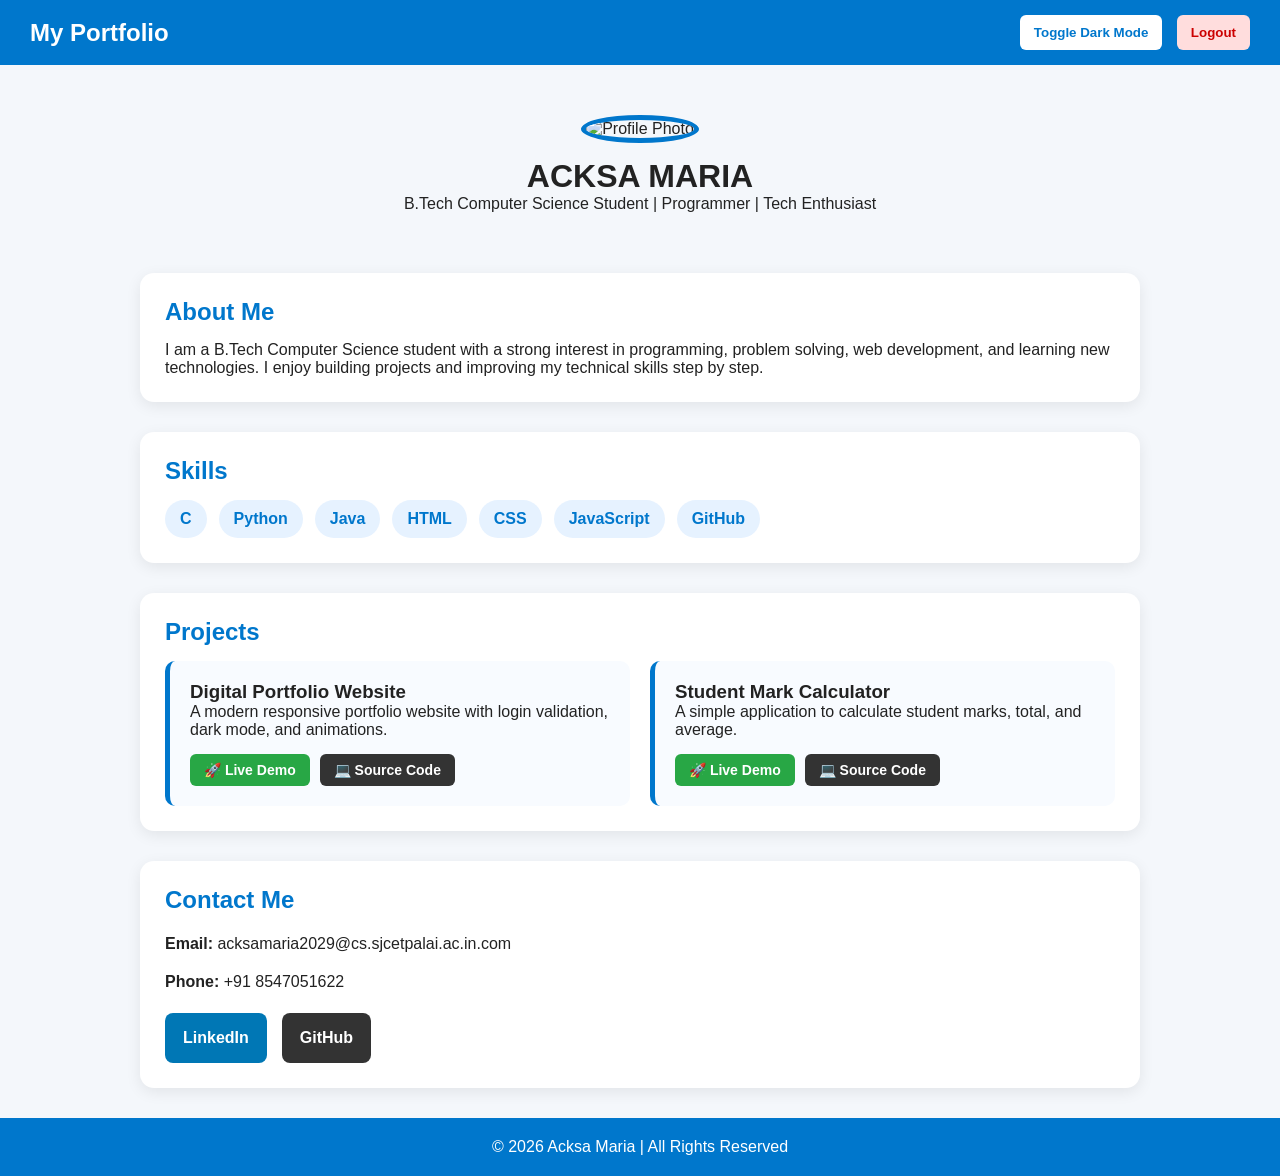
==== portfolio.html @ 445ba949 "Add files via upload" ====
<!DOCTYPE html>
<html lang="en">
<head>
<!-- Google tag (gtag.js) -->
<script async src="https://www.googletagmanager.com/gtag/js?id=G-RKWTSE4NDS"></script>
<script>
  window.dataLayer = window.dataLayer || [];
  function gtag(){dataLayer.push(arguments);}
  gtag('js', new Date());

  gtag('config', 'G-RKWTSE4NDS');
</script>
    <meta charset="UTF-8">
    <meta name="viewport" content="width=device-width, initial-scale=1.0">
    <title>My Digital Portfolio</title>
    <link rel="stylesheet" href="style.css">
</head>
<body>

    <nav class="navbar">
        <h2>My Portfolio</h2>
        <div>
            <button class="nav-btn" onclick="toggleDarkMode()">Toggle Dark Mode</button>
            <button class="nav-btn logout-btn" onclick="logout()">Logout</button>
        </div>
    </nav>

    <header class="hero reveal">
        <img src="profile.jpg" alt="Profile Photo" class="profile-img">
        <h1>ACKSA MARIA</h1>
        <p>B.Tech Computer Science Student | Programmer | Tech Enthusiast</p>
    </header>

    <section class="about reveal">
        <h2>About Me</h2>
        <p>
            I am a B.Tech Computer Science student with a strong interest in programming,
            problem solving, web development, and learning new technologies.
            I enjoy building projects and improving my technical skills step by step.
        </p>
    </section>

    <section class="skills reveal">
        <h2>Skills</h2>
        <div class="skill-list">
            <span>C</span>
            <span>Python</span>
            <span>Java</span>
            <span>HTML</span>
            <span>CSS</span>
            <span>JavaScript</span>
            <span>GitHub</span>
        </div>
    </section>

    <section class="projects reveal">
        <h2>Projects</h2>
        <div class="project-container">

            <div class="project-card">
                <h3>Digital Portfolio Website</h3>
                <p>
                    A modern responsive portfolio website with login validation, dark mode, and animations.
                </p>

                <div class="project-links">
                    <a href="https://Acksa713.github.io/digital-portfolio/portfolio.html" target="_blank" class="btn demo-btn">
                        🚀 Live Demo
                    </a>

                    <a href="https://github.com/Acksa713/digital-portfolio" target="_blank" class="btn code-btn">
                        💻 Source Code
                    </a>
                </div>
            </div>

            <div class="project-card">
                <h3>Student Mark Calculator</h3>
                <p>
                    A simple application to calculate student marks, total, and average.
                </p>

                <div class="project-links">
                    <a href="https://Acksa713.github.io/Student_Mark_Calculator/" target="_blank" class="btn demo-btn">
                        🚀 Live Demo
                    </a>

                    <a href="https://Acksa713/Student_Mark_Calculator" target="_blank" class="btn code-btn">
                        💻 Source Code
                    </a>
                </div>
            </div>
                 
    </section>

    <section class="contact reveal">
        <h2>Contact Me</h2>

        <div class="contact-box">
            <p><strong>Email:</strong> acksamaria2029@cs.sjcetpalai.ac.in.com</p>
            <p><strong>Phone:</strong> +91 8547051622</p>

            <div class="social-links">
                <a href="https://www.linkedin.com/in/acksa-maria-24732438b/" target="_blank" class="social-btn linkedin">
                    LinkedIn
                </a>

                <a href="https://github.com/Acksa713" target="_blank" class="social-btn github">
                    GitHub
                </a>
            </div>
        </div>
    </section>

<footer class="footer">
    <p>© 2026 Acksa Maria | All Rights Reserved</p>
</footer>
    <script src="script.js"></script>
</body>
</html>
---- style.css ----
* {
    margin: 0;
    padding: 0;
    box-sizing: border-box;
}

body {
    font-family: Arial, sans-serif;
    background: #f4f7fb;
    color: #222;
    transition: 0.3s;
}

/* Login Page */
.login-body {
    background: linear-gradient(135deg, #4facfe, #00c6ff);
    min-height: 100vh;
}

.login-container {
    display: flex;
    justify-content: center;
    align-items: center;
    min-height: 100vh;
    padding: 20px;
}

.login-box {
    background: white;
    padding: 35px;
    width: 360px;
    border-radius: 15px;
    box-shadow: 0 8px 25px rgba(0,0,0,0.2);
    text-align: center;
    animation: fadeIn 1s ease;
}

.login-box h1 {
    margin-bottom: 10px;
    color: #0077cc;
}

.login-box p {
    margin-bottom: 20px;
    color: #555;
}

.login-box input {
    width: 100%;
    padding: 12px;
    margin: 10px 0;
    border: 1px solid #bbb;
    border-radius: 8px;
    font-size: 15px;
}

.login-box button {
    width: 100%;
    padding: 12px;
    background: #0077cc;
    color: white;
    border: none;
    border-radius: 8px;
    font-size: 16px;
    cursor: pointer;
    margin-top: 10px;
}

.login-box button:hover {
    background: #005fa3;
}

#error-msg {
    color: red;
    font-size: 14px;
    margin-top: 8px;
}

/* Navbar */
.navbar {
    background: #0077cc;
    color: white;
    padding: 15px 30px;
    display: flex;
    justify-content: space-between;
    align-items: center;
}

.nav-btn {
    padding: 10px 14px;
    border: none;
    background: white;
    color: #0077cc;
    border-radius: 6px;
    cursor: pointer;
    margin-left: 10px;
    font-weight: bold;
}

.nav-btn:hover {
    background: #e6f2ff;
}

.logout-btn {
    background: #ffdddd;
    color: #cc0000;
}

/* Hero */
.hero {
    text-align: center;
    padding: 50px 20px 30px;
}

.profile-img {
    width: 140px;
    height: 140px;
    border-radius: 50%;
    border: 5px solid #0077cc;
    object-fit: cover;
    margin-bottom: 15px;
}

/* Sections */
section {
    max-width: 1000px;
    margin: 30px auto;
    background: white;
    padding: 25px;
    border-radius: 14px;
    box-shadow: 0 4px 15px rgba(0,0,0,0.08);
}

section h2 {
    margin-bottom: 15px;
    color: #0077cc;
}

/* Skills */
.skill-list {
    display: flex;
    flex-wrap: wrap;
    gap: 12px;
}

.skill-list span {
    background: #e6f2ff;
    color: #0077cc;
    padding: 10px 15px;
    border-radius: 20px;
    font-weight: bold;
}

/* Projects */
.project-container {
    display: flex;
    flex-wrap: wrap;
    gap: 20px;
}

.project-card {
    flex: 1 1 250px;
    background: #f8fbff;
    padding: 20px;
    border-left: 5px solid #0077cc;
    border-radius: 10px;
    transition: transform 0.3s;
}

.project-card:hover {
    transform: translateY(-5px);
}

.project-links {
    margin-top: 15px;
    display: flex;
    gap: 10px;
    flex-wrap: wrap;
}

.btn {
    padding: 8px 14px;
    border-radius: 6px;
    text-decoration: none;
    color: white;
    font-size: 14px;
    font-weight: bold;
    transition: 0.3s;
}

.demo-btn {
    background: #28a745;
}

.demo-btn:hover {
    background: #1e7e34;
}

.code-btn {
    background: #333;
}

.code-btn:hover {
    background: #000;
}

/* Contact Section */
.contact-box {
    margin-top: 10px;
    line-height: 1.9;
}

.contact-box p {
    font-size: 16px;
    margin-bottom: 8px;
}

.social-links {
    margin-top: 15px;
    display: flex;
    gap: 15px;
    flex-wrap: wrap;
}

.social-btn {
    padding: 10px 18px;
    border-radius: 8px;
    text-decoration: none;
    color: white;
    font-weight: bold;
    transition: 0.3s;
}

.linkedin {
    background: #0077b5;
}

.linkedin:hover {
    background: #005582;
}

.github {
    background: #333;
}

.github:hover {
    background: #000;
}

/* Footer */
.footer {
    text-align: center;
    padding: 20px;
    background: #0077cc;
    color: white;
    margin-top: 30px;
}

/* Dark Mode */
.dark-mode {
    background: #121212;
    color: white;
}

.dark-mode section {
    background: #1e1e1e;
    color: white;
}

.dark-mode .project-card {
    background: #2a2a2a;
}

.dark-mode .skill-list span {
    background: #333;
    color: #fff;
}

.dark-mode .navbar,
.dark-mode .footer {
    background: #1a1a1a;
}

/* Animation */
.reveal {
    opacity: 0;
    transform: translateY(40px);
    animation: revealAnim 1s forwards;
}

.reveal:nth-child(2) {
    animation-delay: 0.2s;
}

.reveal:nth-child(3) {
    animation-delay: 0.4s;
}

.reveal:nth-child(4) {
    animation-delay: 0.6s;
}

.reveal:nth-child(5) {
    animation-delay: 0.8s;
}

@keyframes revealAnim {
    to {
        opacity: 1;
        transform: translateY(0);
    }
}

@keyframes fadeIn {
    from {
        opacity: 0;
        transform: scale(0.95);
    }
    to {
        opacity: 1;
        transform: scale(1);
    }
}
}
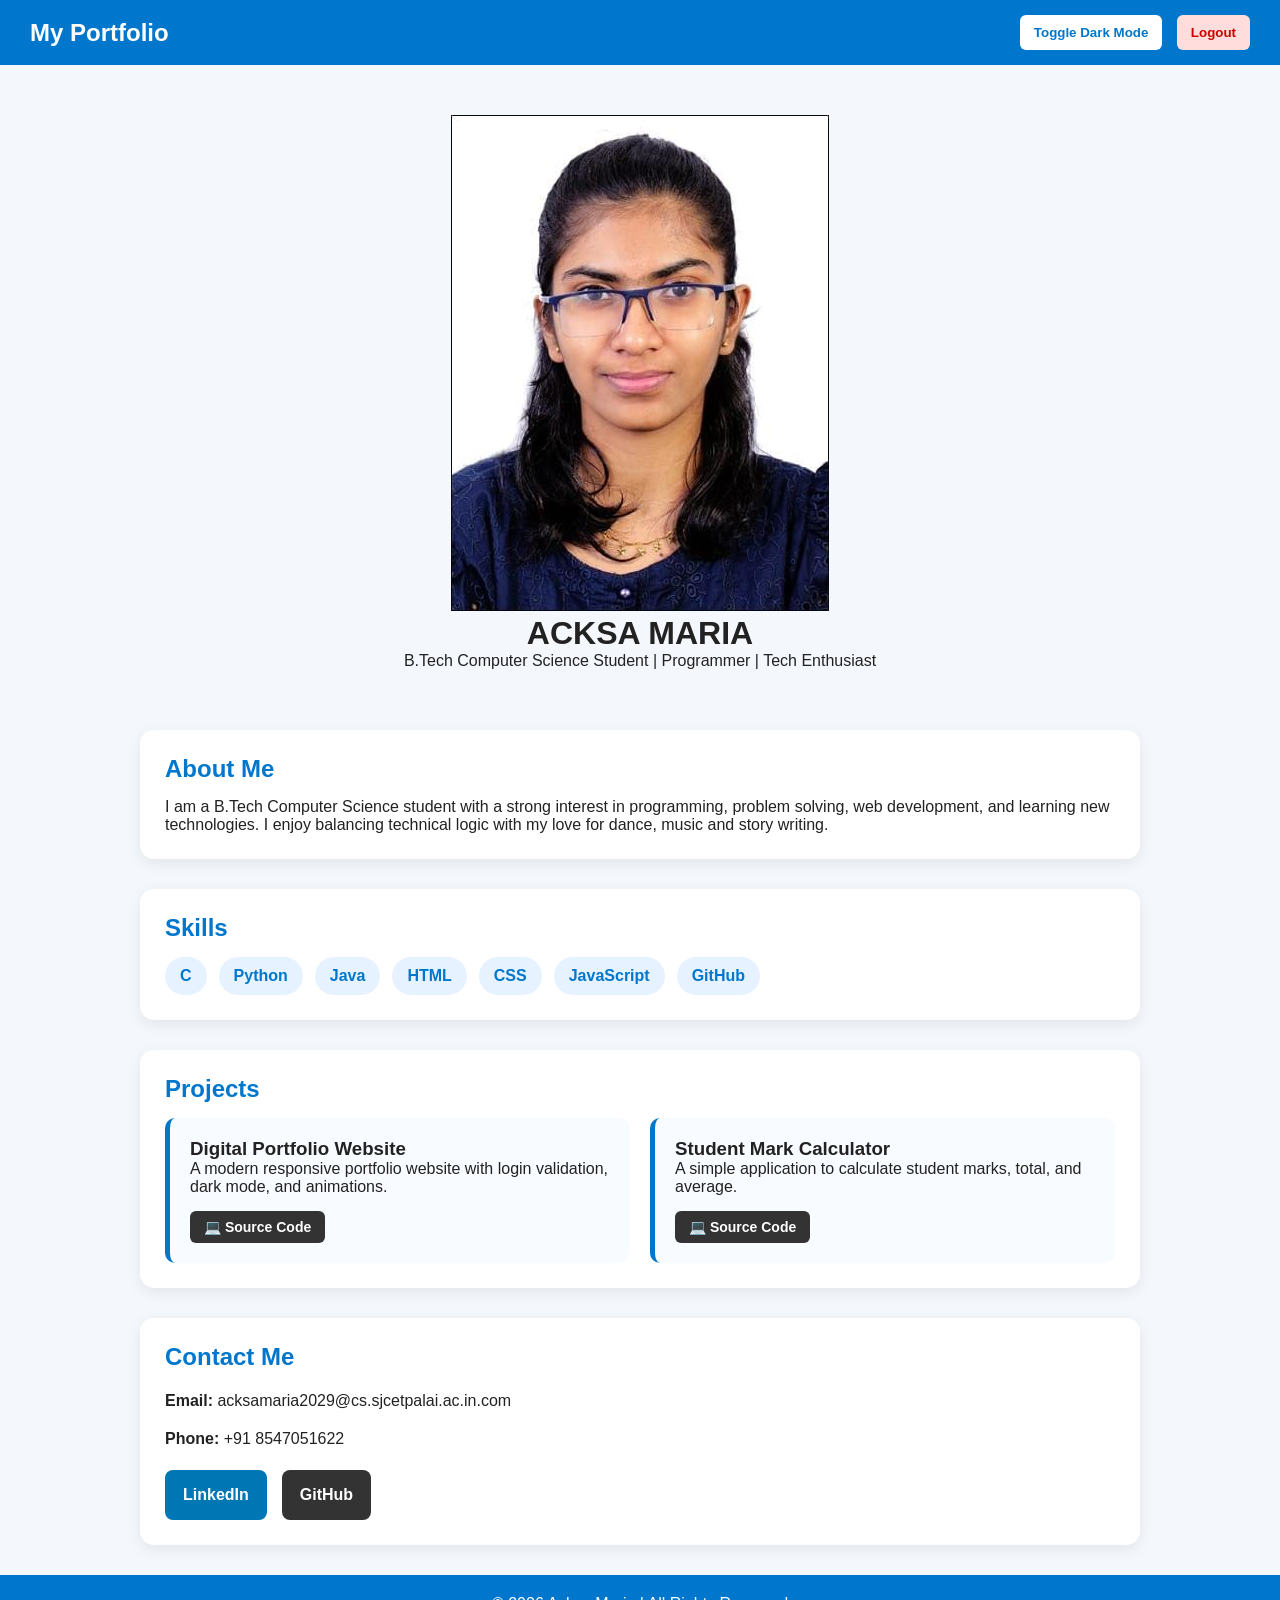
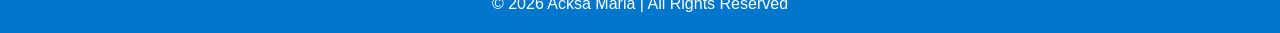
==== commit 9e68873b: "Add files via upload" ====
--- a/portfolio.html
+++ b/portfolio.html
@@ -26,7 +26,7 @@
     </nav>
 
     <header class="hero reveal">
-        <img src="profile.jpg" alt="Profile Photo" class="profile-img">
+        <img src="PHOTO.jpeg" alt="Profile Photo" class="hero-img">
         <h1>ACKSA MARIA</h1>
         <p>B.Tech Computer Science Student | Programmer | Tech Enthusiast</p>
     </header>
@@ -36,11 +36,11 @@
         <p>
             I am a B.Tech Computer Science student with a strong interest in programming,
             problem solving, web development, and learning new technologies.
-            I enjoy building projects and improving my technical skills step by step.
+            I enjoy balancing technical logic with my love for dance, music and story writing.
         </p>
     </section>
 
-    <section class="skills reveal">
+<section class="skills reveal">
         <h2>Skills</h2>
         <div class="skill-list">
             <span>C</span>
@@ -64,11 +64,7 @@
                 </p>
 
                 <div class="project-links">
-                    <a href="https://Acksa713.github.io/digital-portfolio/portfolio.html" target="_blank" class="btn demo-btn">
-                        🚀 Live Demo
-                    </a>
-
-                    <a href="https://github.com/Acksa713/digital-portfolio" target="_blank" class="btn code-btn">
+ <a href="https://github.com/Acksa713/Digital-Portfolio-Website" target="_blank" class="btn code-btn">
                         💻 Source Code
                     </a>
                 </div>
@@ -81,11 +77,7 @@
                 </p>
 
                 <div class="project-links">
-                    <a href="https://Acksa713.github.io/Student_Mark_Calculator/" target="_blank" class="btn demo-btn">
-                        🚀 Live Demo
-                    </a>
-
-                    <a href="https://Acksa713/Student_Mark_Calculator" target="_blank" class="btn code-btn">
+ <a href="https://github.com/Acksa713/Student-Mark-Calculator" target="_blank" class="btn code-btn">
                         💻 Source Code
                     </a>
                 </div>
@@ -101,7 +93,7 @@
             <p><strong>Phone:</strong> +91 8547051622</p>
 
             <div class="social-links">
-                <a href="https://www.linkedin.com/in/acksa-maria-24732438b/" target="_blank" class="social-btn linkedin">
+                <a href="https://www.linkedin.com/in/acksa-maria-79238737a/" target="_blank" class="social-btn linkedin">
                     LinkedIn
                 </a>
 
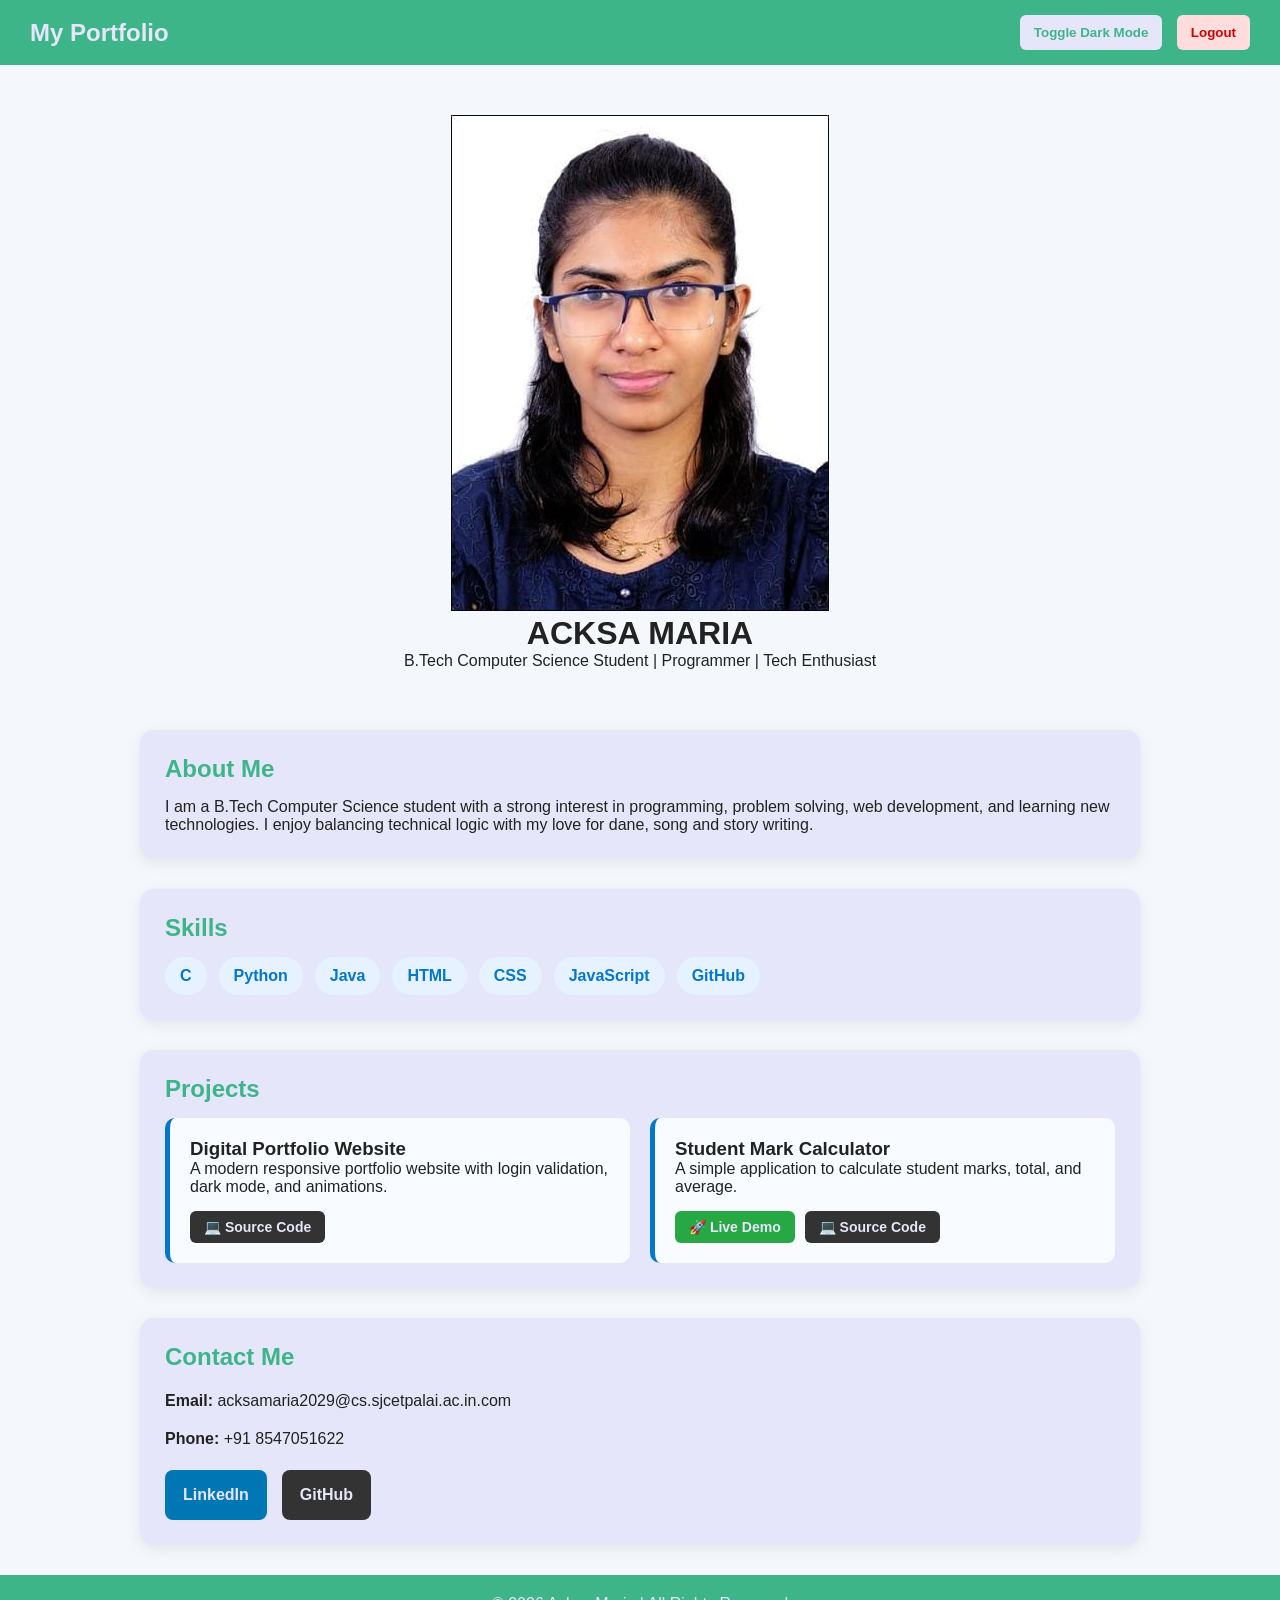
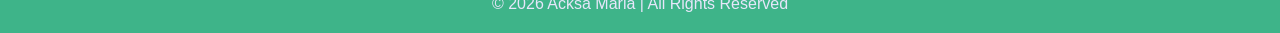
==== commit 631b295a: "Add files via upload" ====
--- a/portfolio.html
+++ b/portfolio.html
@@ -36,11 +36,11 @@
         <p>
             I am a B.Tech Computer Science student with a strong interest in programming,
             problem solving, web development, and learning new technologies.
-            I enjoy balancing technical logic with my love for dance, music and story writing.
+            I enjoy balancing technical logic with my love for dane, song and story writing.
         </p>
     </section>
 
-<section class="skills reveal">
+    <section class="skills reveal">
         <h2>Skills</h2>
         <div class="skill-list">
             <span>C</span>
@@ -64,7 +64,8 @@
                 </p>
 
                 <div class="project-links">
- <a href="https://github.com/Acksa713/Digital-Portfolio-Website" target="_blank" class="btn code-btn">
+                   
+                    <a href="https://github.com/Acksa713/Digital-Portfolio-Website" target="_blank" class="btn code-btn">
                         💻 Source Code
                     </a>
                 </div>
@@ -77,7 +78,10 @@
                 </p>
 
                 <div class="project-links">
- <a href="https://github.com/Acksa713/Student-Mark-Calculator" target="_blank" class="btn code-btn">
+                    <a href="https://github.com/Acksa713/Acksa713.github.io-Student-mark-calculator/settings/pages" target=_blank" class="btn demo-btn">
+                        🚀 Live Demo
+                     </a>
+                                      <a href="https://github.com/Acksa713/Student-Mark-Calculator" target="_blank" class="btn code-btn">
                         💻 Source Code
                     </a>
                 </div>
--- a/style.css
+++ b/style.css
@@ -13,8 +13,10 @@
 
 /* Login Page */
 .login-body {
-    background: linear-gradient(135deg, #4facfe, #00c6ff);
-    min-height: 100vh;
+     background-image: url("stars.jpg");
+    background-size: cover;
+    background-position: center;
+    background-repeat: no-repeat;
 }
 
 .login-container {
@@ -26,7 +28,7 @@
 }
 
 .login-box {
-    background: white;
+    background: lavender;
     padding: 35px;
     width: 360px;
     border-radius: 15px;
@@ -58,7 +60,7 @@
     width: 100%;
     padding: 12px;
     background: #0077cc;
-    color: white;
+    color: lavender;
     border: none;
     border-radius: 8px;
     font-size: 16px;
@@ -78,8 +80,8 @@
 
 /* Navbar */
 .navbar {
-    background: #0077cc;
-    color: white;
+    background: #3EB489;
+    color: lavender;
     padding: 15px 30px;
     display: flex;
     justify-content: space-between;
@@ -89,8 +91,8 @@
 .nav-btn {
     padding: 10px 14px;
     border: none;
-    background: white;
-    color: #0077cc;
+    background: lavender;
+    color:#3EB489;
     border-radius: 6px;
     cursor: pointer;
     margin-left: 10px;
@@ -98,7 +100,7 @@
 }
 
 .nav-btn:hover {
-    background: #e6f2ff;
+    background: #3EB489;
 }
 
 .logout-btn {
@@ -116,7 +118,7 @@
     width: 140px;
     height: 140px;
     border-radius: 50%;
-    border: 5px solid #0077cc;
+    border: 5px solid #3EB489;
     object-fit: cover;
     margin-bottom: 15px;
 }
@@ -125,7 +127,7 @@
 section {
     max-width: 1000px;
     margin: 30px auto;
-    background: white;
+    background: lavender;
     padding: 25px;
     border-radius: 14px;
     box-shadow: 0 4px 15px rgba(0,0,0,0.08);
@@ -133,7 +135,7 @@
 
 section h2 {
     margin-bottom: 15px;
-    color: #0077cc;
+    color: #3EB489;
 }
 
 /* Skills */
@@ -182,7 +184,7 @@
     padding: 8px 14px;
     border-radius: 6px;
     text-decoration: none;
-    color: white;
+    color: lavender;
     font-size: 14px;
     font-weight: bold;
     transition: 0.3s;
@@ -226,7 +228,7 @@
     padding: 10px 18px;
     border-radius: 8px;
     text-decoration: none;
-    color: white;
+    color: lavender;
     font-weight: bold;
     transition: 0.3s;
 }
@@ -251,20 +253,20 @@
 .footer {
     text-align: center;
     padding: 20px;
-    background: #0077cc;
-    color: white;
+    background: #3EB489;
+    color: lavender;
     margin-top: 30px;
 }
 
 /* Dark Mode */
 .dark-mode {
     background: #121212;
-    color: white;
+    color: lavender;
 }
 
 .dark-mode section {
     background: #1e1e1e;
-    color: white;
+    color: lavender;
 }
 
 .dark-mode .project-card {
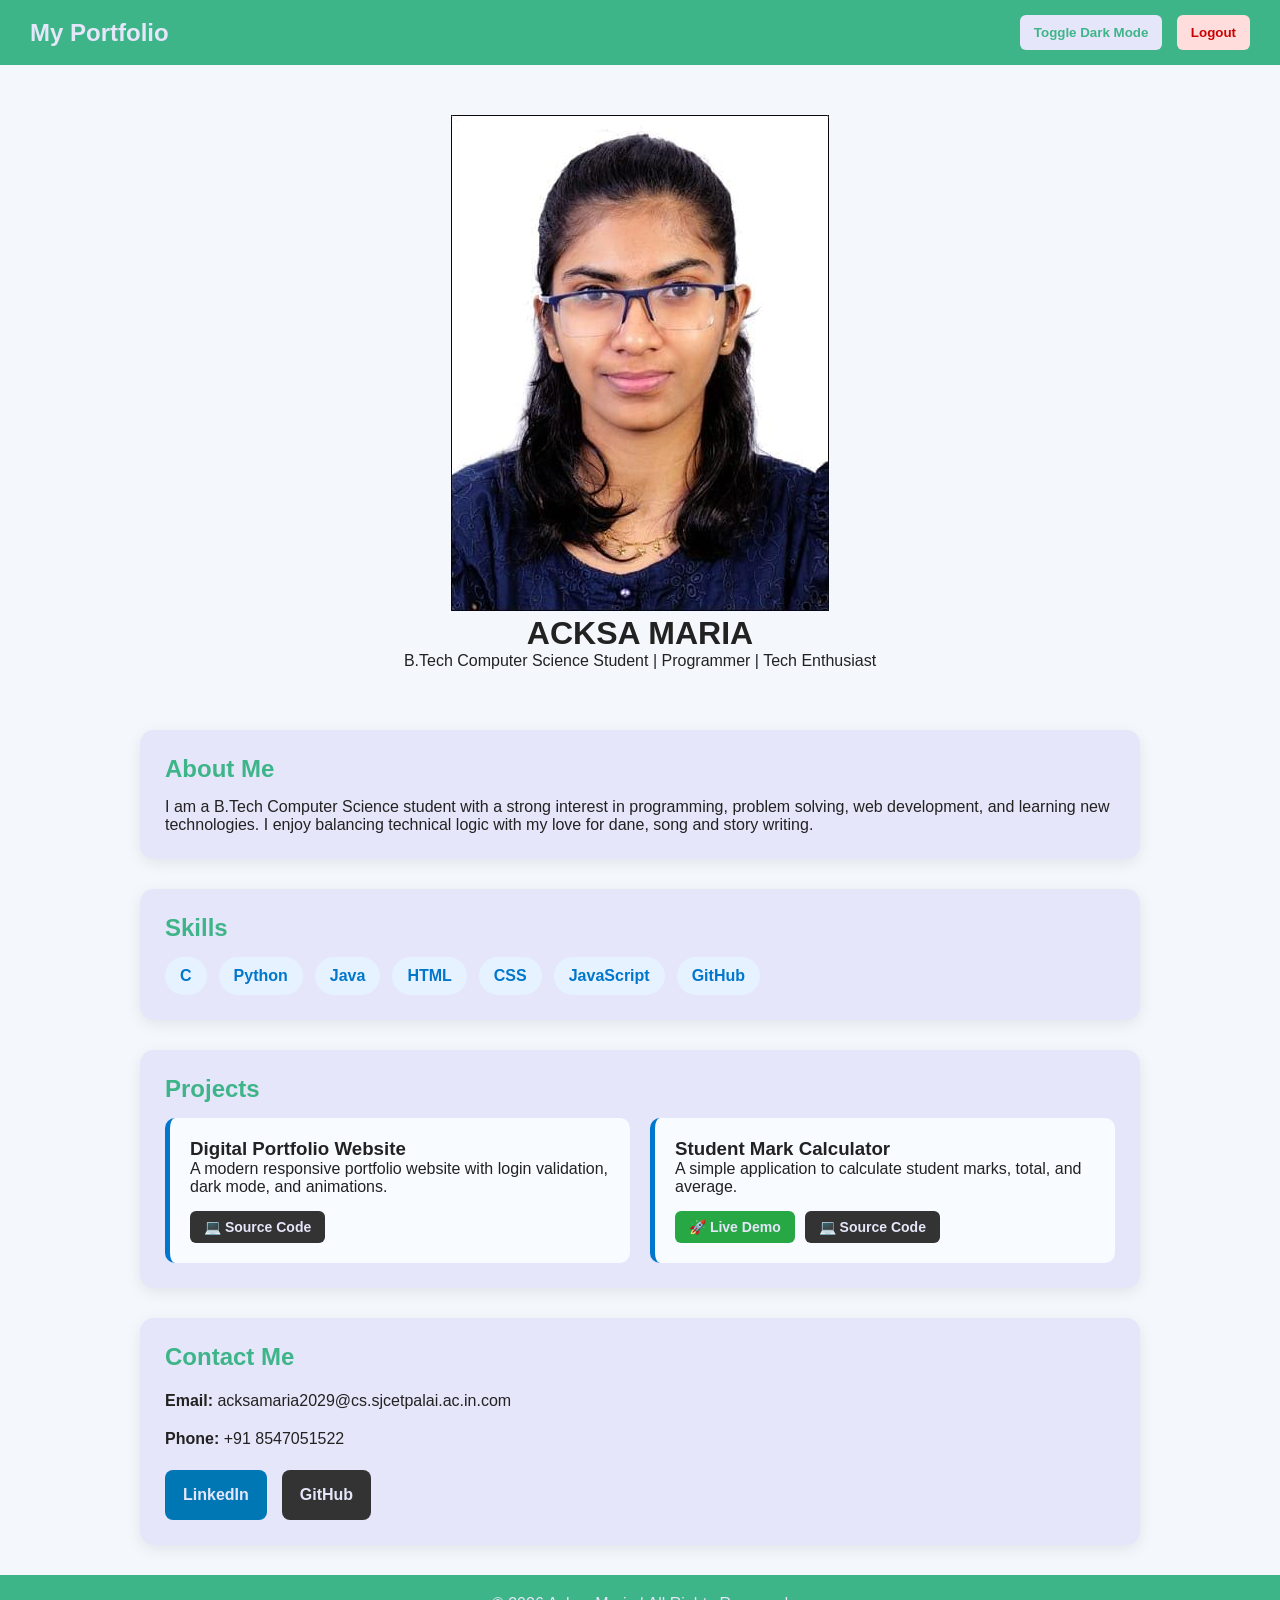
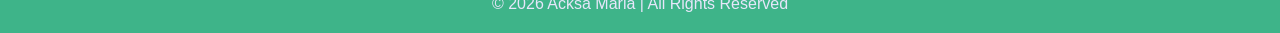
==== commit 57f31aaa: "Add files via upload" ====
--- a/portfolio.html
+++ b/portfolio.html
@@ -78,7 +78,7 @@
                 </p>
 
                 <div class="project-links">
-                    <a href="https://github.com/Acksa713/Acksa713.github.io-Student-mark-calculator/settings/pages" target=_blank" class="btn demo-btn">
+                    <a href="https://acksa713.github.io/Acksa713.github.io-Student-mark-calculator/" target=_blank" class="btn demo-btn">
                         🚀 Live Demo
                      </a>
                                       <a href="https://github.com/Acksa713/Student-Mark-Calculator" target="_blank" class="btn code-btn">
@@ -94,7 +94,7 @@
 
         <div class="contact-box">
             <p><strong>Email:</strong> acksamaria2029@cs.sjcetpalai.ac.in.com</p>
-            <p><strong>Phone:</strong> +91 8547051622</p>
+            <p><strong>Phone:</strong> +91 8547051522</p>
 
             <div class="social-links">
                 <a href="https://www.linkedin.com/in/acksa-maria-79238737a/" target="_blank" class="social-btn linkedin">
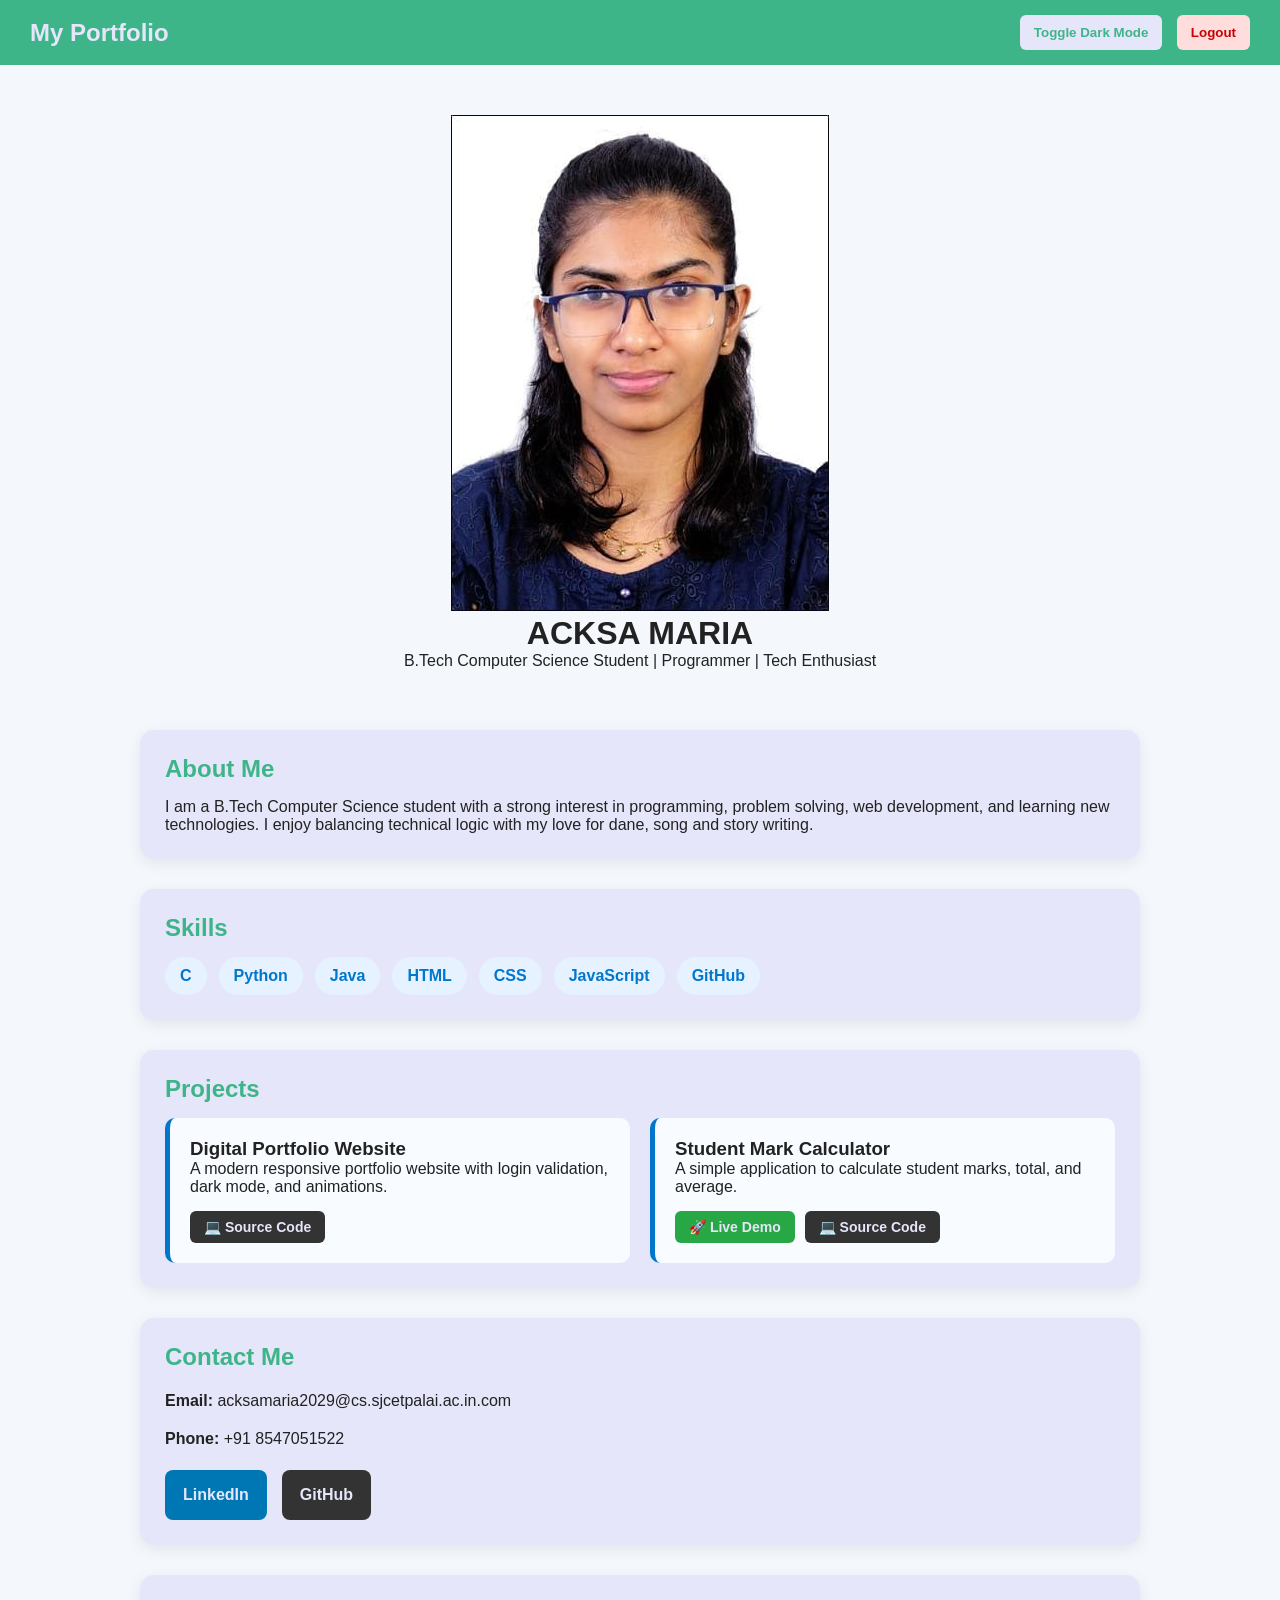
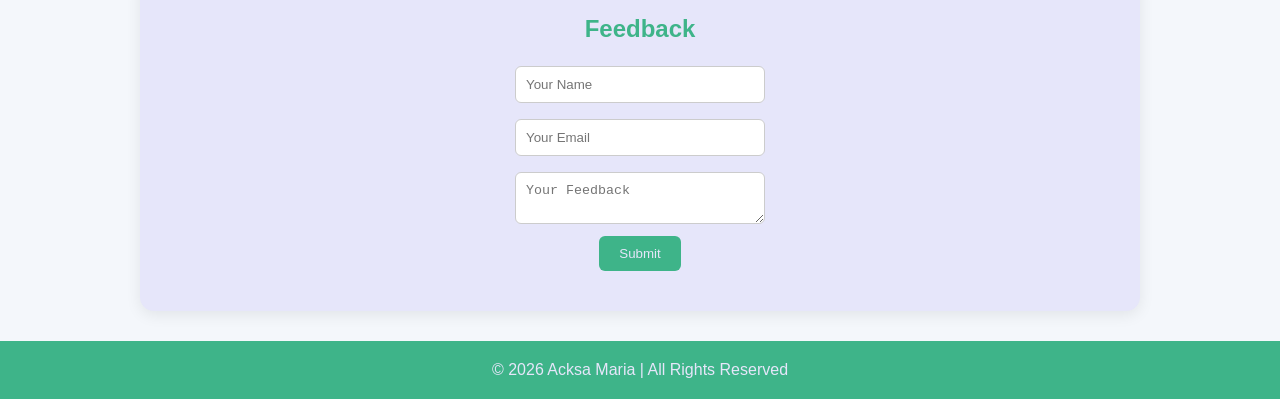
==== commit 23f37ab2: "Add files via upload" ====
--- a/portfolio.html
+++ b/portfolio.html
@@ -107,6 +107,20 @@
             </div>
         </div>
     </section>
+<section id="feedback">
+  <h2>Feedback</h2>
+  <form id="feedbackForm">
+    
+    <input type="text" placeholder="Your Name" required><br>
+    
+    <input type="email" placeholder="Your Email" required><br>
+    
+    <textarea placeholder="Your Feedback" required></textarea><br>
+    
+    <button type="submit">Submit</button>
+    
+  </form>
+</section>
 
 <footer class="footer">
     <p>© 2026 Acksa Maria | All Rights Reserved</p>
--- a/style.css
+++ b/style.css
@@ -323,4 +323,30 @@
         transform: scale(1);
     }
 }
+#feedback {
+    text-align: center;
+    padding: 40px;
+}
+
+#feedback input,
+#feedback textarea {
+    width: 250px;
+    padding: 10px;
+    margin: 8px 0;
+    border-radius: 6px;
+    border: 1px solid #ccc;
+}
+
+#feedback button {
+    padding: 10px 20px;
+    background: #3EB489;
+    color: lavender;
+    border: none;
+    border-radius: 6px;
+    cursor: pointer;
+}
+
+#feedback button:hover {
+    background: #2e8b6f;
+}
 }
